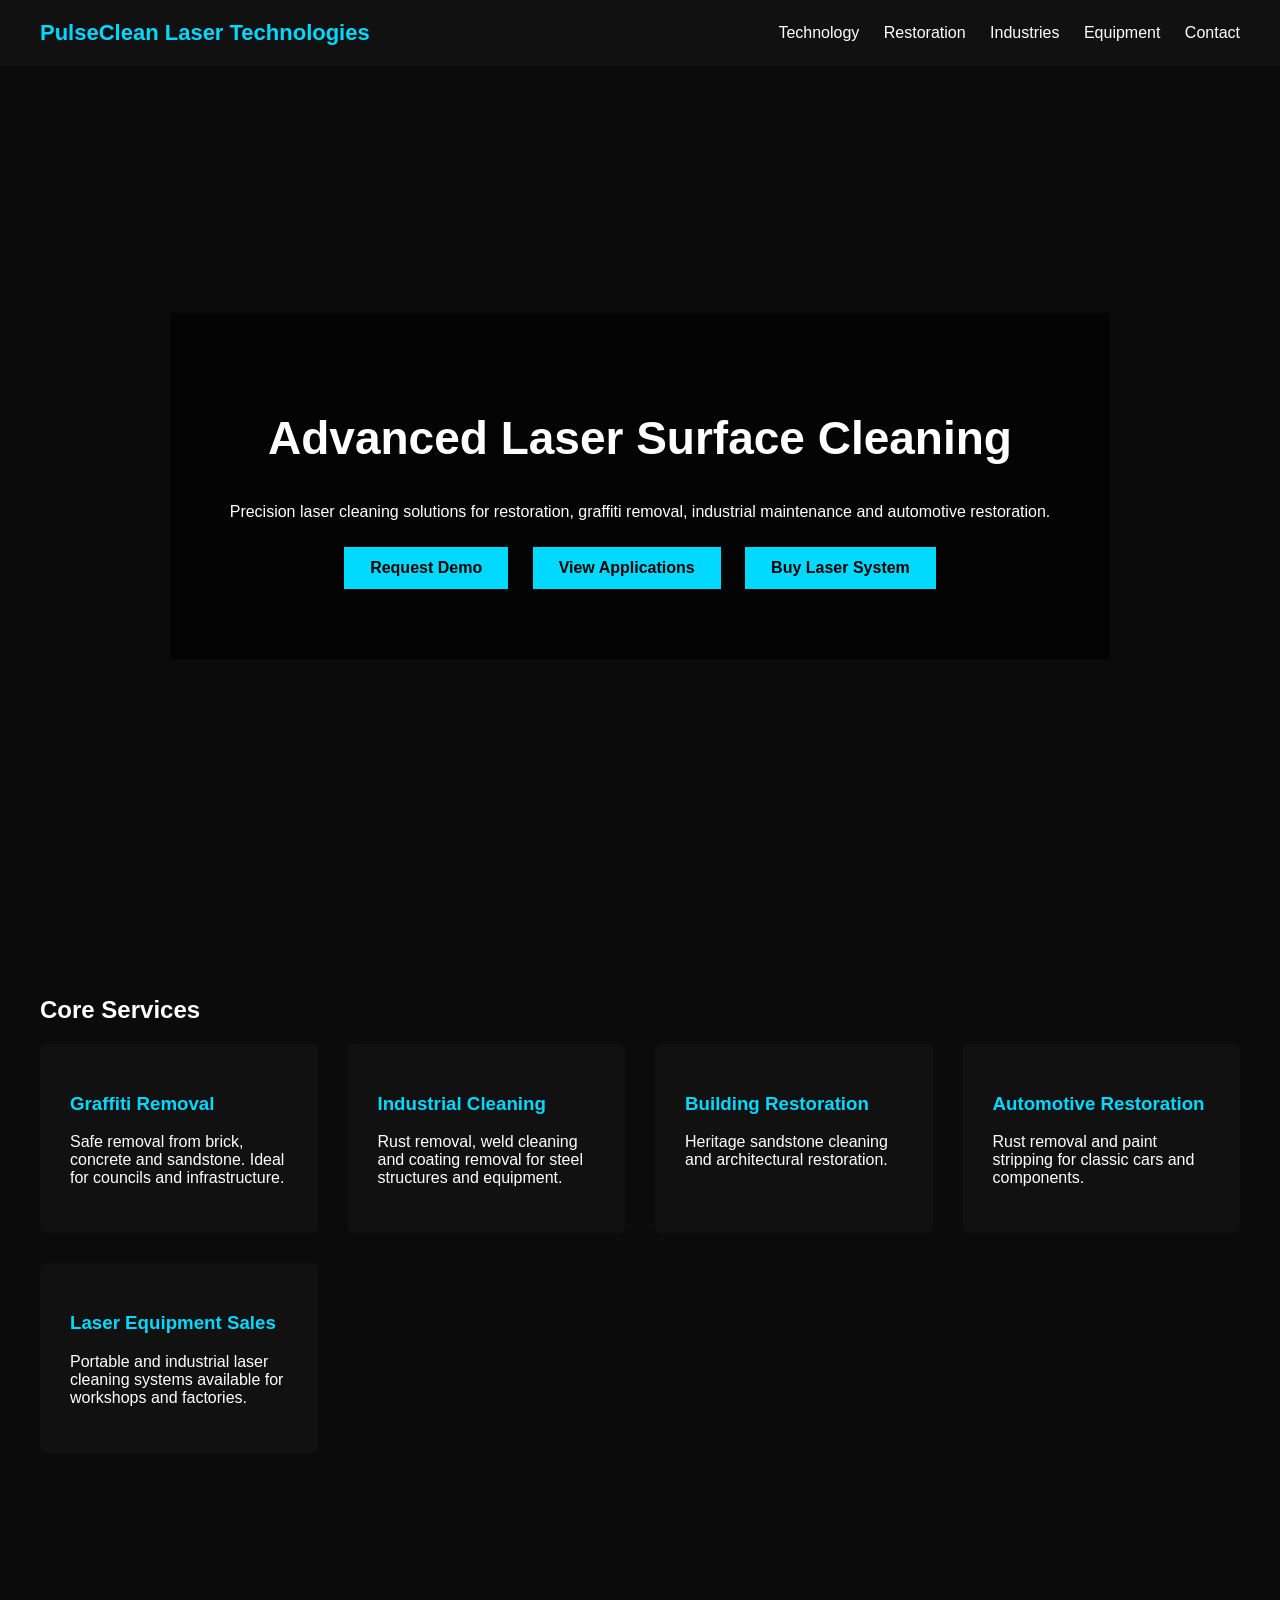
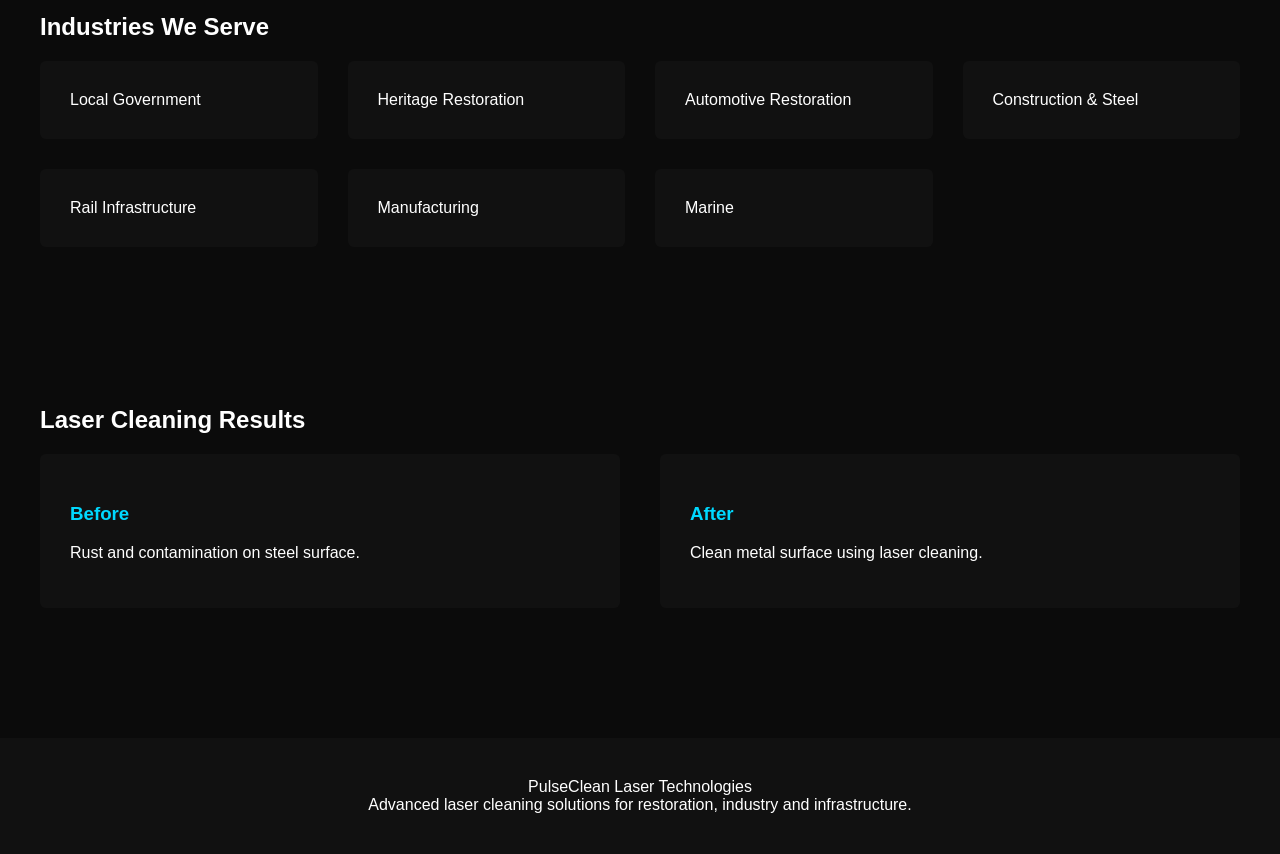
==== pulseclean-site/index.html @ 980d67cc "Add files via upload" ====
<!DOCTYPE html>
<html lang="en">
<head>

<meta charset="UTF-8">
<meta name="viewport" content="width=device-width, initial-scale=1">

<title>PulseClean Laser Technologies</title>

<link rel="stylesheet" href="style.css">

<style>

.hero{
height:600px;
background:url("https://images.unsplash.com/photo-1581091215367-59ab6d2ef8b1") center/cover;
display:flex;
align-items:center;
justify-content:center;
text-align:center;
}

.hero-overlay{
background:rgba(0,0,0,0.65);
padding:60px;
}

.cta-buttons a{
margin:10px;
}

.beforeafter{
display:grid;
grid-template-columns:1fr 1fr;
gap:40px;
}

</style>

</head>

<body>

<header>

<div class="logo">PulseClean Laser Technologies</div>

<nav>
<a href="technology.html">Technology</a>
<a href="restoration.html">Restoration</a>
<a href="industries.html">Industries</a>
<a href="equipment.html">Equipment</a>
<a href="contact.html">Contact</a>
</nav>

</header>

<section class="hero">

<div class="hero-overlay">

<h1>Advanced Laser Surface Cleaning</h1>

<p>
Precision laser cleaning solutions for restoration,
graffiti removal, industrial maintenance and automotive restoration.
</p>

<div class="cta-buttons">

<a class="button">Request Demo</a>

<a class="button">View Applications</a>

<a class="button">Buy Laser System</a>

</div>

</div>

</section>

<section class="section">

<h2>Core Services</h2>

<div class="grid">

<div class="card">
<h3>Graffiti Removal</h3>
<p>
Safe removal from brick, concrete and sandstone.
Ideal for councils and infrastructure.
</p>
</div>

<div class="card">
<h3>Industrial Cleaning</h3>
<p>
Rust removal, weld cleaning and coating removal for
steel structures and equipment.
</p>
</div>

<div class="card">
<h3>Building Restoration</h3>
<p>
Heritage sandstone cleaning and architectural restoration.
</p>
</div>

<div class="card">
<h3>Automotive Restoration</h3>
<p>
Rust removal and paint stripping for classic cars and components.
</p>
</div>

<div class="card">
<h3>Laser Equipment Sales</h3>
<p>
Portable and industrial laser cleaning systems available
for workshops and factories.
</p>
</div>

</div>

</section>

<section class="section">

<h2>Industries We Serve</h2>

<div class="grid">

<div class="card">Local Government</div>
<div class="card">Heritage Restoration</div>
<div class="card">Automotive Restoration</div>
<div class="card">Construction & Steel</div>
<div class="card">Rail Infrastructure</div>
<div class="card">Manufacturing</div>
<div class="card">Marine</div>

</div>

</section>

<section class="section">

<h2>Laser Cleaning Results</h2>

<div class="beforeafter">

<div class="card">

<h3>Before</h3>

<p>Rust and contamination on steel surface.</p>

</div>

<div class="card">

<h3>After</h3>

<p>Clean metal surface using laser cleaning.</p>

</div>

</div>

</section>

<footer>

PulseClean Laser Technologies

<br>

Advanced laser cleaning solutions for restoration,
industry and infrastructure.

</footer>

</body>
</html>
---- pulseclean-site/style.css ----
body{
margin:0;
font-family:Arial, Helvetica, sans-serif;
background:#0b0b0b;
color:white;
}

header{
background:#111;
padding:20px 40px;
display:flex;
justify-content:space-between;
align-items:center;
}

.logo{
font-size:22px;
font-weight:bold;
color:#00d9ff;
}

nav a{
color:white;
margin-left:20px;
text-decoration:none;
}

.hero{
padding:120px 40px;
text-align:center;
background:linear-gradient(#000,#111);
}

.hero h1{
font-size:46px;
}

.section{
padding:70px 40px;
}

.grid{
display:grid;
grid-template-columns:repeat(auto-fit,minmax(240px,1fr));
gap:30px;
}

.card{
background:#111;
padding:30px;
border-radius:6px;
}

.card h3{
color:#00d9ff;
}

.button{
display:inline-block;
margin-top:20px;
padding:12px 26px;
background:#00d9ff;
color:black;
text-decoration:none;
font-weight:bold;
}

footer{
background:#111;
padding:40px;
text-align:center;
margin-top:60px;
}
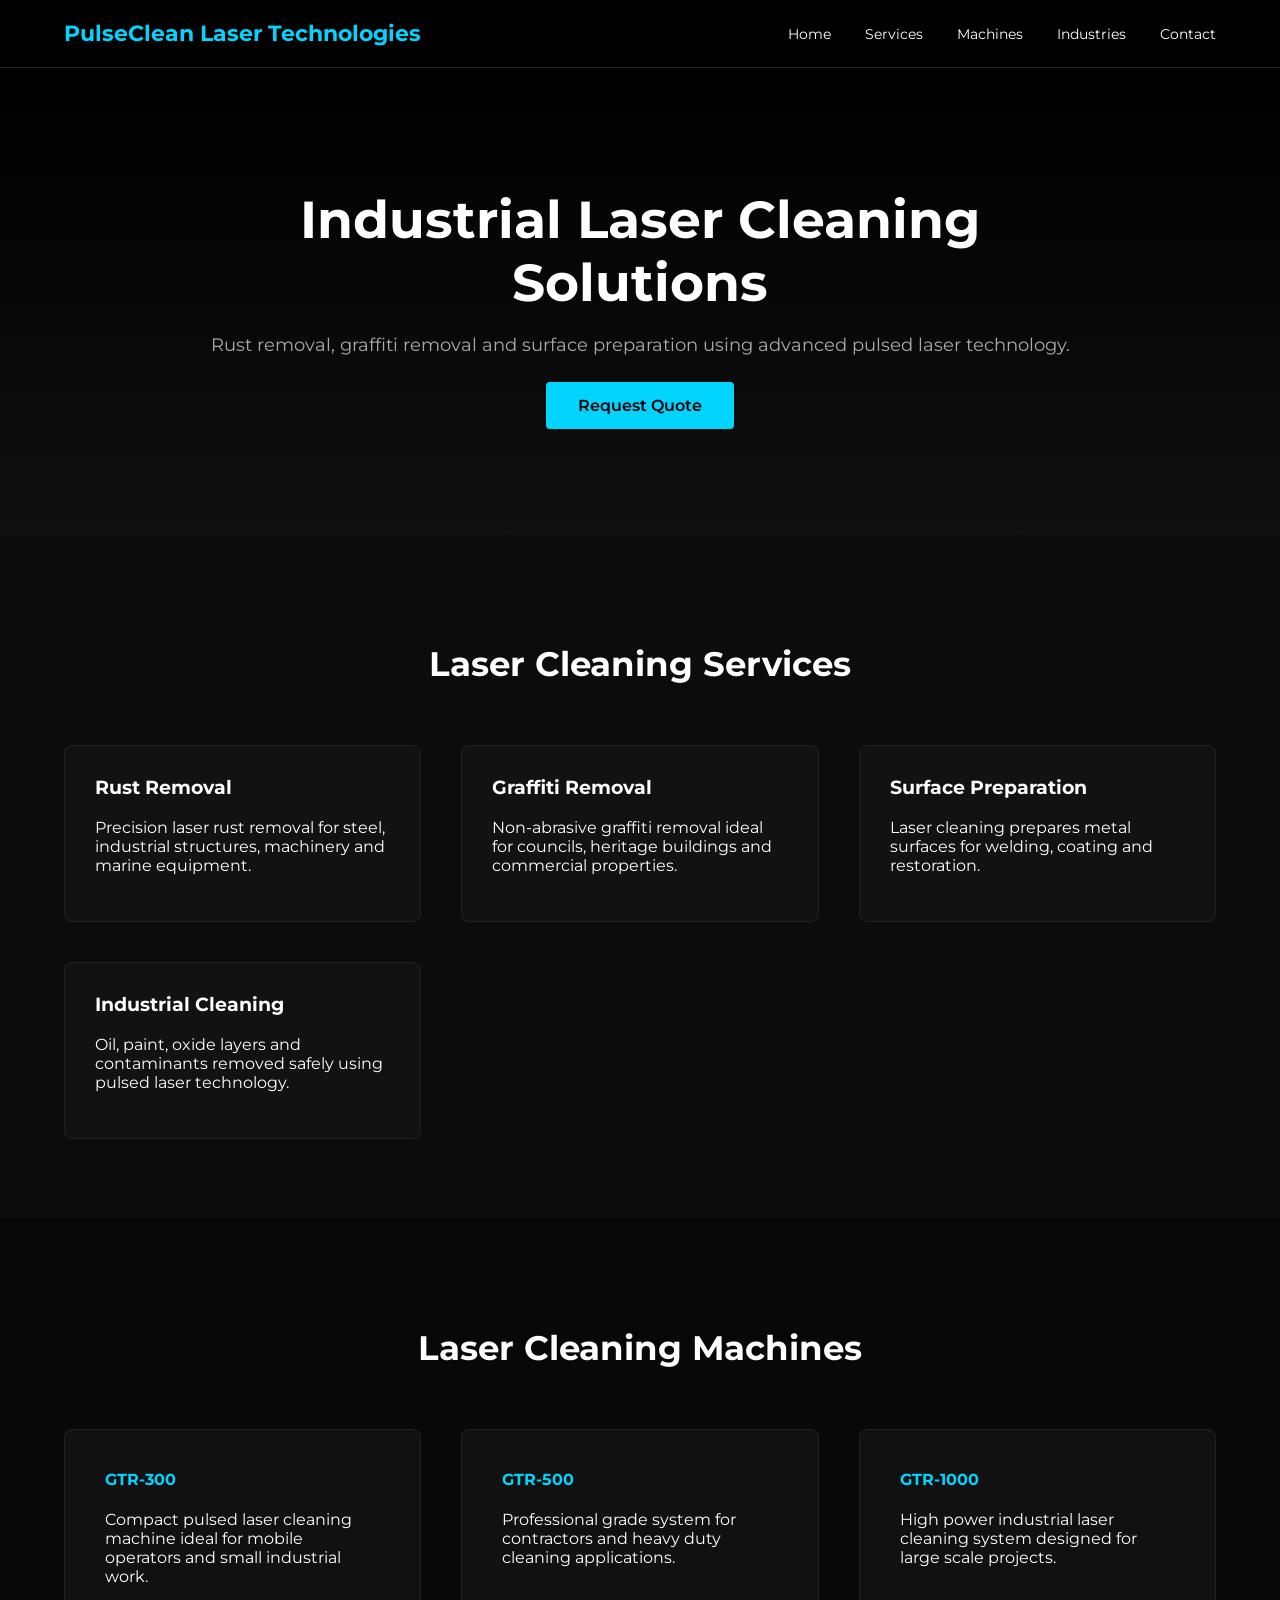
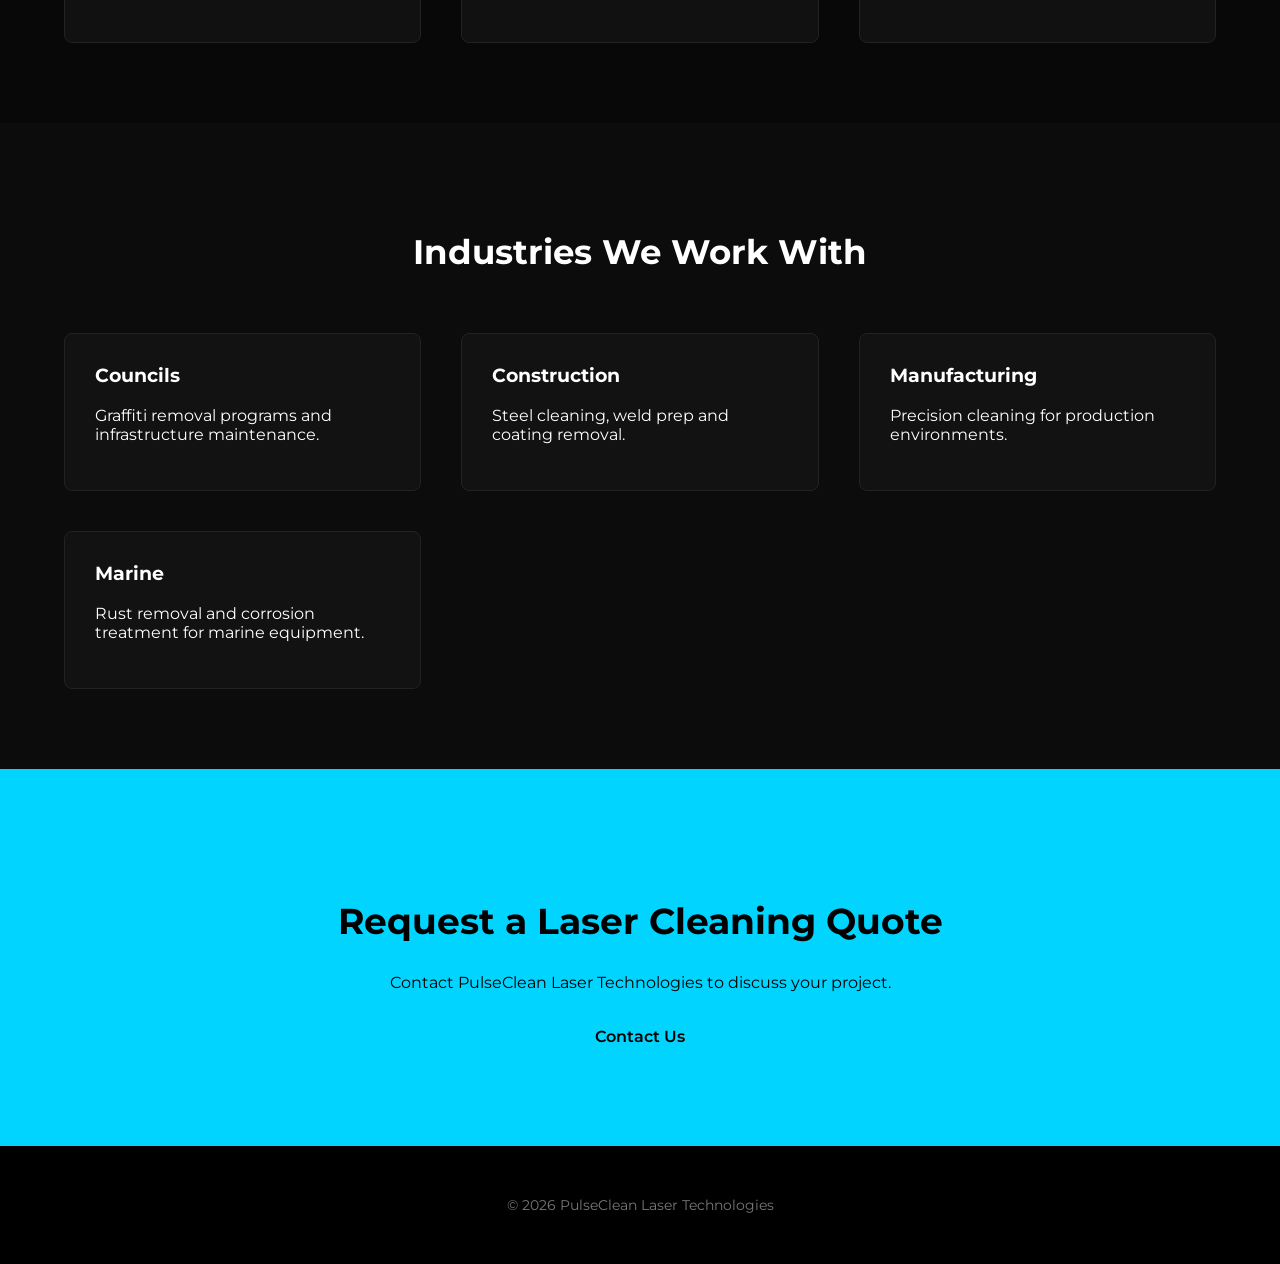
==== commit 477361aa: "Update index.html" ====
--- a/pulseclean-site/index.html
+++ b/pulseclean-site/index.html
@@ -3,38 +3,150 @@
 <head>
 
 <meta charset="UTF-8">
-<meta name="viewport" content="width=device-width, initial-scale=1">
-
-<title>PulseClean Laser Technologies</title>
-
-<link rel="stylesheet" href="style.css">
+<meta name="viewport" content="width=device-width, initial-scale=1.0">
+
+<title>PulseClean Laser Technologies | Industrial Laser Cleaning Australia</title>
+
+<meta name="description" content="PulseClean Laser Technologies provides industrial laser cleaning solutions across Australia. Rust removal, graffiti removal, surface preparation and laser cleaning machines.">
+
+<link rel="preconnect" href="https://fonts.googleapis.com">
+<link rel="preconnect" href="https://fonts.gstatic.com" crossorigin>
+
+<link href="https://fonts.googleapis.com/css2?family=Montserrat:wght@300;400;500;600;700&display=swap" rel="stylesheet">
 
 <style>
 
+body{
+margin:0;
+font-family:Montserrat, sans-serif;
+background:#0c0c0c;
+color:white;
+}
+
+.container{
+width:90%;
+max-width:1200px;
+margin:auto;
+}
+
+header{
+background:#000;
+border-bottom:1px solid #222;
+}
+
+.nav{
+display:flex;
+justify-content:space-between;
+align-items:center;
+padding:20px 0;
+}
+
+.logo{
+font-size:22px;
+font-weight:700;
+color:#00d4ff;
+}
+
+nav a{
+margin-left:30px;
+text-decoration:none;
+color:white;
+font-size:14px;
+}
+
 .hero{
-height:600px;
-background:url("https://images.unsplash.com/photo-1581091215367-59ab6d2ef8b1") center/cover;
-display:flex;
-align-items:center;
-justify-content:center;
+padding:120px 0;
+background:linear-gradient(180deg,#000,#0f0f0f);
 text-align:center;
 }
 
-.hero-overlay{
-background:rgba(0,0,0,0.65);
-padding:60px;
-}
-
-.cta-buttons a{
-margin:10px;
-}
-
-.beforeafter{
+.hero h1{
+font-size:52px;
+max-width:800px;
+margin:auto;
+}
+
+.hero p{
+margin-top:20px;
+font-size:18px;
+color:#aaa;
+}
+
+.cta{
+margin-top:40px;
+}
+
+.button{
+background:#00d4ff;
+padding:14px 32px;
+color:#000;
+font-weight:600;
+text-decoration:none;
+border-radius:4px;
+}
+
+section{
+padding:80px 0;
+}
+
+.section-title{
+text-align:center;
+font-size:34px;
+margin-bottom:60px;
+}
+
+.grid{
 display:grid;
-grid-template-columns:1fr 1fr;
+grid-template-columns:repeat(auto-fit,minmax(260px,1fr));
 gap:40px;
 }
 
+.card{
+background:#121212;
+padding:30px;
+border-radius:8px;
+border:1px solid #222;
+}
+
+.card h3{
+margin-top:0;
+}
+
+.machines{
+background:#080808;
+}
+
+.machine{
+background:#111;
+padding:40px;
+border-radius:8px;
+border:1px solid #222;
+}
+
+.machine h4{
+margin-top:0;
+color:#00d4ff;
+}
+
+.cta-section{
+background:#00d4ff;
+color:black;
+text-align:center;
+padding:100px 20px;
+}
+
+.cta-section h2{
+font-size:36px;
+}
+
+footer{
+background:#000;
+padding:50px 0;
+text-align:center;
+font-size:14px;
+color:#777;
+}
+
 </style>
 
 </head>
@@ -43,145 +155,209 @@
 
 <header>
 
+<div class="container nav">
+
 <div class="logo">PulseClean Laser Technologies</div>
 
 <nav>
-<a href="technology.html">Technology</a>
-<a href="restoration.html">Restoration</a>
-<a href="industries.html">Industries</a>
-<a href="equipment.html">Equipment</a>
-<a href="contact.html">Contact</a>
+
+<a href="#">Home</a>
+<a href="#">Services</a>
+<a href="#">Machines</a>
+<a href="#">Industries</a>
+<a href="#">Contact</a>
+
 </nav>
 
+</div>
+
 </header>
 
 <section class="hero">
 
-<div class="hero-overlay">
-
-<h1>Advanced Laser Surface Cleaning</h1>
-
-<p>
-Precision laser cleaning solutions for restoration,
-graffiti removal, industrial maintenance and automotive restoration.
-</p>
-
-<div class="cta-buttons">
-
-<a class="button">Request Demo</a>
-
-<a class="button">View Applications</a>
-
-<a class="button">Buy Laser System</a>
-
-</div>
-
-</div>
-
-</section>
-
-<section class="section">
-
-<h2>Core Services</h2>
+<div class="container">
+
+<h1>Industrial Laser Cleaning Solutions</h1>
+
+<p>
+Rust removal, graffiti removal and surface preparation using advanced pulsed laser technology.
+</p>
+
+<div class="cta">
+
+<a class="button" href="#">Request Quote</a>
+
+</div>
+
+</div>
+
+</section>
+
+<section>
+
+<div class="container">
+
+<h2 class="section-title">Laser Cleaning Services</h2>
 
 <div class="grid">
 
 <div class="card">
+
+<h3>Rust Removal</h3>
+
+<p>
+Precision laser rust removal for steel, industrial structures, machinery and marine equipment.
+</p>
+
+</div>
+
+<div class="card">
+
 <h3>Graffiti Removal</h3>
-<p>
-Safe removal from brick, concrete and sandstone.
-Ideal for councils and infrastructure.
-</p>
-</div>
-
-<div class="card">
+
+<p>
+Non-abrasive graffiti removal ideal for councils, heritage buildings and commercial properties.
+</p>
+
+</div>
+
+<div class="card">
+
+<h3>Surface Preparation</h3>
+
+<p>
+Laser cleaning prepares metal surfaces for welding, coating and restoration.
+</p>
+
+</div>
+
+<div class="card">
+
 <h3>Industrial Cleaning</h3>
-<p>
-Rust removal, weld cleaning and coating removal for
-steel structures and equipment.
-</p>
-</div>
-
-<div class="card">
-<h3>Building Restoration</h3>
-<p>
-Heritage sandstone cleaning and architectural restoration.
-</p>
-</div>
-
-<div class="card">
-<h3>Automotive Restoration</h3>
-<p>
-Rust removal and paint stripping for classic cars and components.
-</p>
-</div>
-
-<div class="card">
-<h3>Laser Equipment Sales</h3>
-<p>
-Portable and industrial laser cleaning systems available
-for workshops and factories.
-</p>
-</div>
-
-</div>
-
-</section>
-
-<section class="section">
-
-<h2>Industries We Serve</h2>
+
+<p>
+Oil, paint, oxide layers and contaminants removed safely using pulsed laser technology.
+</p>
+
+</div>
+
+</div>
+
+</div>
+
+</section>
+
+<section class="machines">
+
+<div class="container">
+
+<h2 class="section-title">Laser Cleaning Machines</h2>
 
 <div class="grid">
 
-<div class="card">Local Government</div>
-<div class="card">Heritage Restoration</div>
-<div class="card">Automotive Restoration</div>
-<div class="card">Construction & Steel</div>
-<div class="card">Rail Infrastructure</div>
-<div class="card">Manufacturing</div>
-<div class="card">Marine</div>
-
-</div>
-
-</section>
-
-<section class="section">
-
-<h2>Laser Cleaning Results</h2>
-
-<div class="beforeafter">
-
-<div class="card">
-
-<h3>Before</h3>
-
-<p>Rust and contamination on steel surface.</p>
-
-</div>
-
-<div class="card">
-
-<h3>After</h3>
-
-<p>Clean metal surface using laser cleaning.</p>
-
-</div>
-
-</div>
+<div class="machine">
+
+<h4>GTR-300</h4>
+
+<p>
+Compact pulsed laser cleaning machine ideal for mobile operators and small industrial work.
+</p>
+
+</div>
+
+<div class="machine">
+
+<h4>GTR-500</h4>
+
+<p>
+Professional grade system for contractors and heavy duty cleaning applications.
+</p>
+
+</div>
+
+<div class="machine">
+
+<h4>GTR-1000</h4>
+
+<p>
+High power industrial laser cleaning system designed for large scale projects.
+</p>
+
+</div>
+
+</div>
+
+</div>
+
+</section>
+
+<section>
+
+<div class="container">
+
+<h2 class="section-title">Industries We Work With</h2>
+
+<div class="grid">
+
+<div class="card">
+
+<h3>Councils</h3>
+
+<p>Graffiti removal programs and infrastructure maintenance.</p>
+
+</div>
+
+<div class="card">
+
+<h3>Construction</h3>
+
+<p>Steel cleaning, weld prep and coating removal.</p>
+
+</div>
+
+<div class="card">
+
+<h3>Manufacturing</h3>
+
+<p>Precision cleaning for production environments.</p>
+
+</div>
+
+<div class="card">
+
+<h3>Marine</h3>
+
+<p>Rust removal and corrosion treatment for marine equipment.</p>
+
+</div>
+
+</div>
+
+</div>
+
+</section>
+
+<section class="cta-section">
+
+<h2>Request a Laser Cleaning Quote</h2>
+
+<p>Contact PulseClean Laser Technologies to discuss your project.</p>
+
+<br>
+
+<a class="button" href="#">Contact Us</a>
 
 </section>
 
 <footer>
 
-PulseClean Laser Technologies
-
-<br>
-
-Advanced laser cleaning solutions for restoration,
-industry and infrastructure.
+<div class="container">
+
+© 2026 PulseClean Laser Technologies
+
+</div>
 
 </footer>
 
 </body>
-</html>+</html>
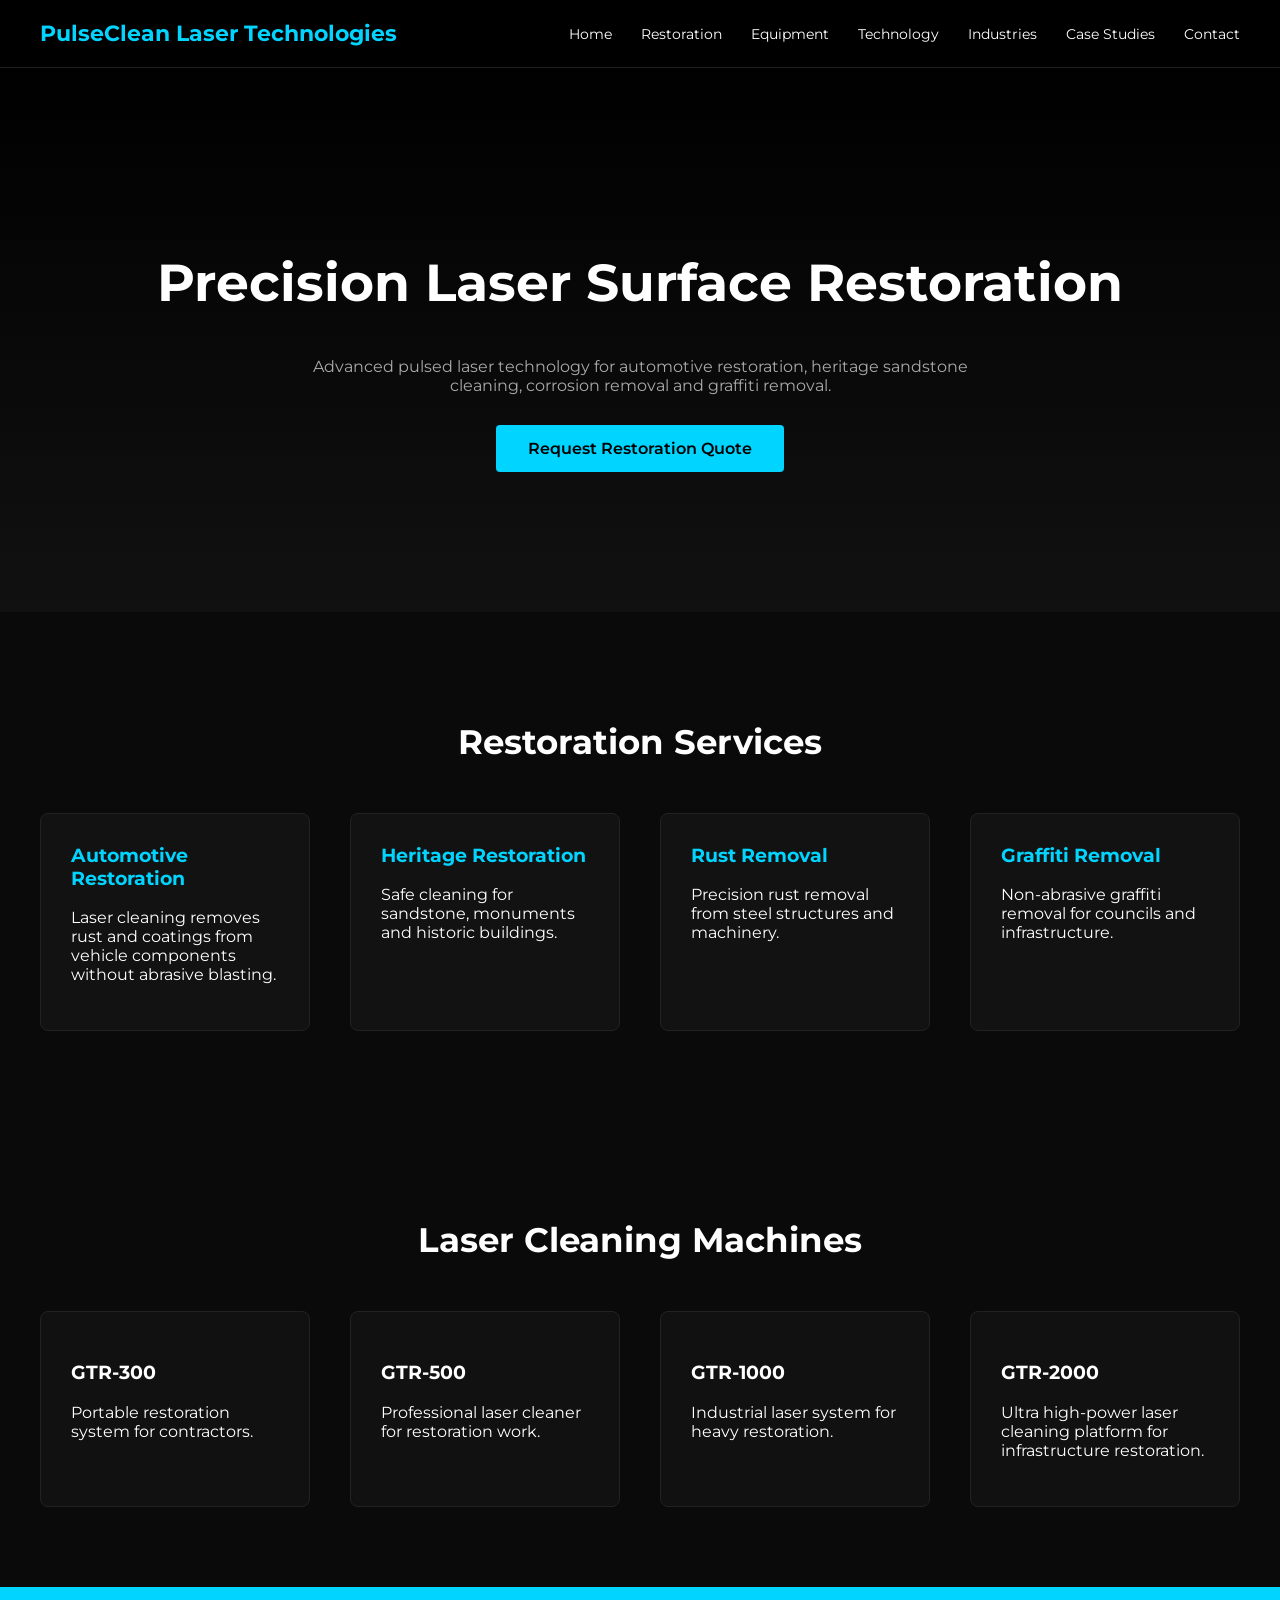
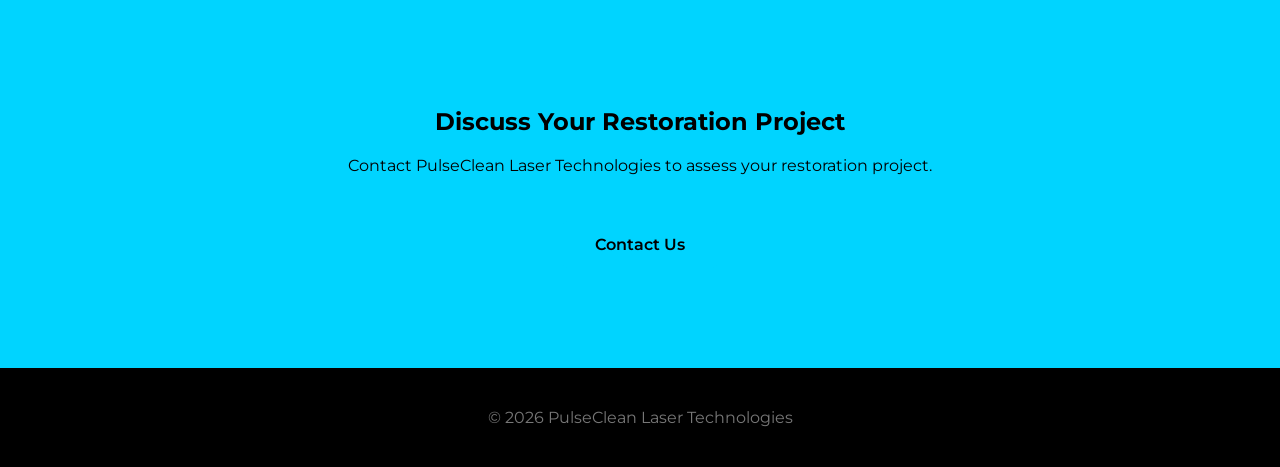
==== commit 65806368: "Update index.html" ====
--- a/pulseclean-site/index.html
+++ b/pulseclean-site/index.html
@@ -5,33 +5,30 @@
 <meta charset="UTF-8">
 <meta name="viewport" content="width=device-width, initial-scale=1.0">
 
-<title>PulseClean Laser Technologies | Industrial Laser Cleaning Australia</title>
-
-<meta name="description" content="PulseClean Laser Technologies provides industrial laser cleaning solutions across Australia. Rust removal, graffiti removal, surface preparation and laser cleaning machines.">
-
-<link rel="preconnect" href="https://fonts.googleapis.com">
-<link rel="preconnect" href="https://fonts.gstatic.com" crossorigin>
-
-<link href="https://fonts.googleapis.com/css2?family=Montserrat:wght@300;400;500;600;700&display=swap" rel="stylesheet">
+<title>PulseClean Laser Technologies | Laser Surface Restoration</title>
+
+<meta name="description" content="PulseClean Laser Technologies provides precision laser surface restoration including automotive restoration, sandstone cleaning, rust removal and graffiti removal.">
+
+<link href="https://fonts.googleapis.com/css2?family=Montserrat:wght@300;400;600;700&display=swap" rel="stylesheet">
 
 <style>
 
 body{
 margin:0;
 font-family:Montserrat, sans-serif;
-background:#0c0c0c;
+background:#0a0a0a;
 color:white;
 }
 
 .container{
-width:90%;
 max-width:1200px;
 margin:auto;
+padding:0 20px;
 }
 
 header{
 background:#000;
-border-bottom:1px solid #222;
+border-bottom:1px solid #1e1e1e;
 }
 
 .nav{
@@ -48,38 +45,35 @@
 }
 
 nav a{
-margin-left:30px;
+color:white;
 text-decoration:none;
-color:white;
+margin-left:25px;
 font-size:14px;
 }
 
 .hero{
-padding:120px 0;
-background:linear-gradient(180deg,#000,#0f0f0f);
-text-align:center;
+padding:140px 0;
+text-align:center;
+background:linear-gradient(#000,#111);
 }
 
 .hero h1{
 font-size:52px;
-max-width:800px;
+}
+
+.hero p{
+color:#aaa;
+max-width:700px;
 margin:auto;
-}
-
-.hero p{
 margin-top:20px;
-font-size:18px;
-color:#aaa;
-}
-
-.cta{
-margin-top:40px;
 }
 
 .button{
+display:inline-block;
 background:#00d4ff;
+color:black;
 padding:14px 32px;
-color:#000;
+margin-top:30px;
 font-weight:600;
 text-decoration:none;
 border-radius:4px;
@@ -92,7 +86,7 @@
 .section-title{
 text-align:center;
 font-size:34px;
-margin-bottom:60px;
+margin-bottom:50px;
 }
 
 .grid{
@@ -109,41 +103,28 @@
 }
 
 .card h3{
+color:#00d4ff;
 margin-top:0;
-}
-
-.machines{
-background:#080808;
 }
 
 .machine{
 background:#111;
-padding:40px;
+padding:30px;
 border-radius:8px;
 border:1px solid #222;
 }
 
-.machine h4{
-margin-top:0;
-color:#00d4ff;
-}
-
-.cta-section{
+.cta{
 background:#00d4ff;
 color:black;
 text-align:center;
 padding:100px 20px;
 }
 
-.cta-section h2{
-font-size:36px;
-}
-
 footer{
 background:#000;
-padding:50px 0;
-text-align:center;
-font-size:14px;
+padding:40px;
+text-align:center;
 color:#777;
 }
 
@@ -161,11 +142,13 @@
 
 <nav>
 
-<a href="#">Home</a>
-<a href="#">Services</a>
-<a href="#">Machines</a>
-<a href="#">Industries</a>
-<a href="#">Contact</a>
+<a href="index.html">Home</a>
+<a href="restoration.html">Restoration</a>
+<a href="equipment.html">Equipment</a>
+<a href="technology.html">Technology</a>
+<a href="industries.html">Industries</a>
+<a href="case-studies.html">Case Studies</a>
+<a href="contact.html">Contact</a>
 
 </nav>
 
@@ -175,17 +158,63 @@
 
 <section class="hero">
 
+<h1>Precision Laser Surface Restoration</h1>
+
+<p>
+Advanced pulsed laser technology for automotive restoration, heritage sandstone cleaning, corrosion removal and graffiti removal.
+</p>
+
+<a class="button" href="contact.html">Request Restoration Quote</a>
+
+</section>
+
+<section>
+
 <div class="container">
 
-<h1>Industrial Laser Cleaning Solutions</h1>
-
-<p>
-Rust removal, graffiti removal and surface preparation using advanced pulsed laser technology.
-</p>
-
-<div class="cta">
-
-<a class="button" href="#">Request Quote</a>
+<h2 class="section-title">Restoration Services</h2>
+
+<div class="grid">
+
+<div class="card">
+
+<h3>Automotive Restoration</h3>
+
+<p>
+Laser cleaning removes rust and coatings from vehicle components without abrasive blasting.
+</p>
+
+</div>
+
+<div class="card">
+
+<h3>Heritage Restoration</h3>
+
+<p>
+Safe cleaning for sandstone, monuments and historic buildings.
+</p>
+
+</div>
+
+<div class="card">
+
+<h3>Rust Removal</h3>
+
+<p>
+Precision rust removal from steel structures and machinery.
+</p>
+
+</div>
+
+<div class="card">
+
+<h3>Graffiti Removal</h3>
+
+<p>
+Non-abrasive graffiti removal for councils and infrastructure.
+</p>
+
+</div>
 
 </div>
 
@@ -197,165 +226,61 @@
 
 <div class="container">
 
-<h2 class="section-title">Laser Cleaning Services</h2>
+<h2 class="section-title">Laser Cleaning Machines</h2>
 
 <div class="grid">
 
-<div class="card">
-
-<h3>Rust Removal</h3>
-
-<p>
-Precision laser rust removal for steel, industrial structures, machinery and marine equipment.
-</p>
-
-</div>
-
-<div class="card">
-
-<h3>Graffiti Removal</h3>
-
-<p>
-Non-abrasive graffiti removal ideal for councils, heritage buildings and commercial properties.
-</p>
-
-</div>
-
-<div class="card">
-
-<h3>Surface Preparation</h3>
-
-<p>
-Laser cleaning prepares metal surfaces for welding, coating and restoration.
-</p>
-
-</div>
-
-<div class="card">
-
-<h3>Industrial Cleaning</h3>
-
-<p>
-Oil, paint, oxide layers and contaminants removed safely using pulsed laser technology.
-</p>
-
-</div>
-
-</div>
-
-</div>
-
-</section>
-
-<section class="machines">
-
-<div class="container">
-
-<h2 class="section-title">Laser Cleaning Machines</h2>
-
-<div class="grid">
-
-<div class="machine">
-
-<h4>GTR-300</h4>
-
-<p>
-Compact pulsed laser cleaning machine ideal for mobile operators and small industrial work.
-</p>
-
-</div>
-
-<div class="machine">
-
-<h4>GTR-500</h4>
-
-<p>
-Professional grade system for contractors and heavy duty cleaning applications.
-</p>
-
-</div>
-
-<div class="machine">
-
-<h4>GTR-1000</h4>
-
-<p>
-High power industrial laser cleaning system designed for large scale projects.
-</p>
-
-</div>
-
-</div>
-
-</div>
-
-</section>
-
-<section>
-
-<div class="container">
-
-<h2 class="section-title">Industries We Work With</h2>
-
-<div class="grid">
-
-<div class="card">
-
-<h3>Councils</h3>
-
-<p>Graffiti removal programs and infrastructure maintenance.</p>
-
-</div>
-
-<div class="card">
-
-<h3>Construction</h3>
-
-<p>Steel cleaning, weld prep and coating removal.</p>
-
-</div>
-
-<div class="card">
-
-<h3>Manufacturing</h3>
-
-<p>Precision cleaning for production environments.</p>
-
-</div>
-
-<div class="card">
-
-<h3>Marine</h3>
-
-<p>Rust removal and corrosion treatment for marine equipment.</p>
-
-</div>
-
-</div>
-
-</div>
-
-</section>
-
-<section class="cta-section">
-
-<h2>Request a Laser Cleaning Quote</h2>
-
-<p>Contact PulseClean Laser Technologies to discuss your project.</p>
-
-<br>
-
-<a class="button" href="#">Contact Us</a>
+<div class="machine">
+
+<h3>GTR-300</h3>
+
+<p>Portable restoration system for contractors.</p>
+
+</div>
+
+<div class="machine">
+
+<h3>GTR-500</h3>
+
+<p>Professional laser cleaner for restoration work.</p>
+
+</div>
+
+<div class="machine">
+
+<h3>GTR-1000</h3>
+
+<p>Industrial laser system for heavy restoration.</p>
+
+</div>
+
+<div class="machine">
+
+<h3>GTR-2000</h3>
+
+<p>Ultra high-power laser cleaning platform for infrastructure restoration.</p>
+
+</div>
+
+</div>
+
+</div>
+
+</section>
+
+<section class="cta">
+
+<h2>Discuss Your Restoration Project</h2>
+
+<p>Contact PulseClean Laser Technologies to assess your restoration project.</p>
+
+<a class="button" href="contact.html">Contact Us</a>
 
 </section>
 
 <footer>
 
-<div class="container">
-
 © 2026 PulseClean Laser Technologies
-
-</div>
 
 </footer>
 
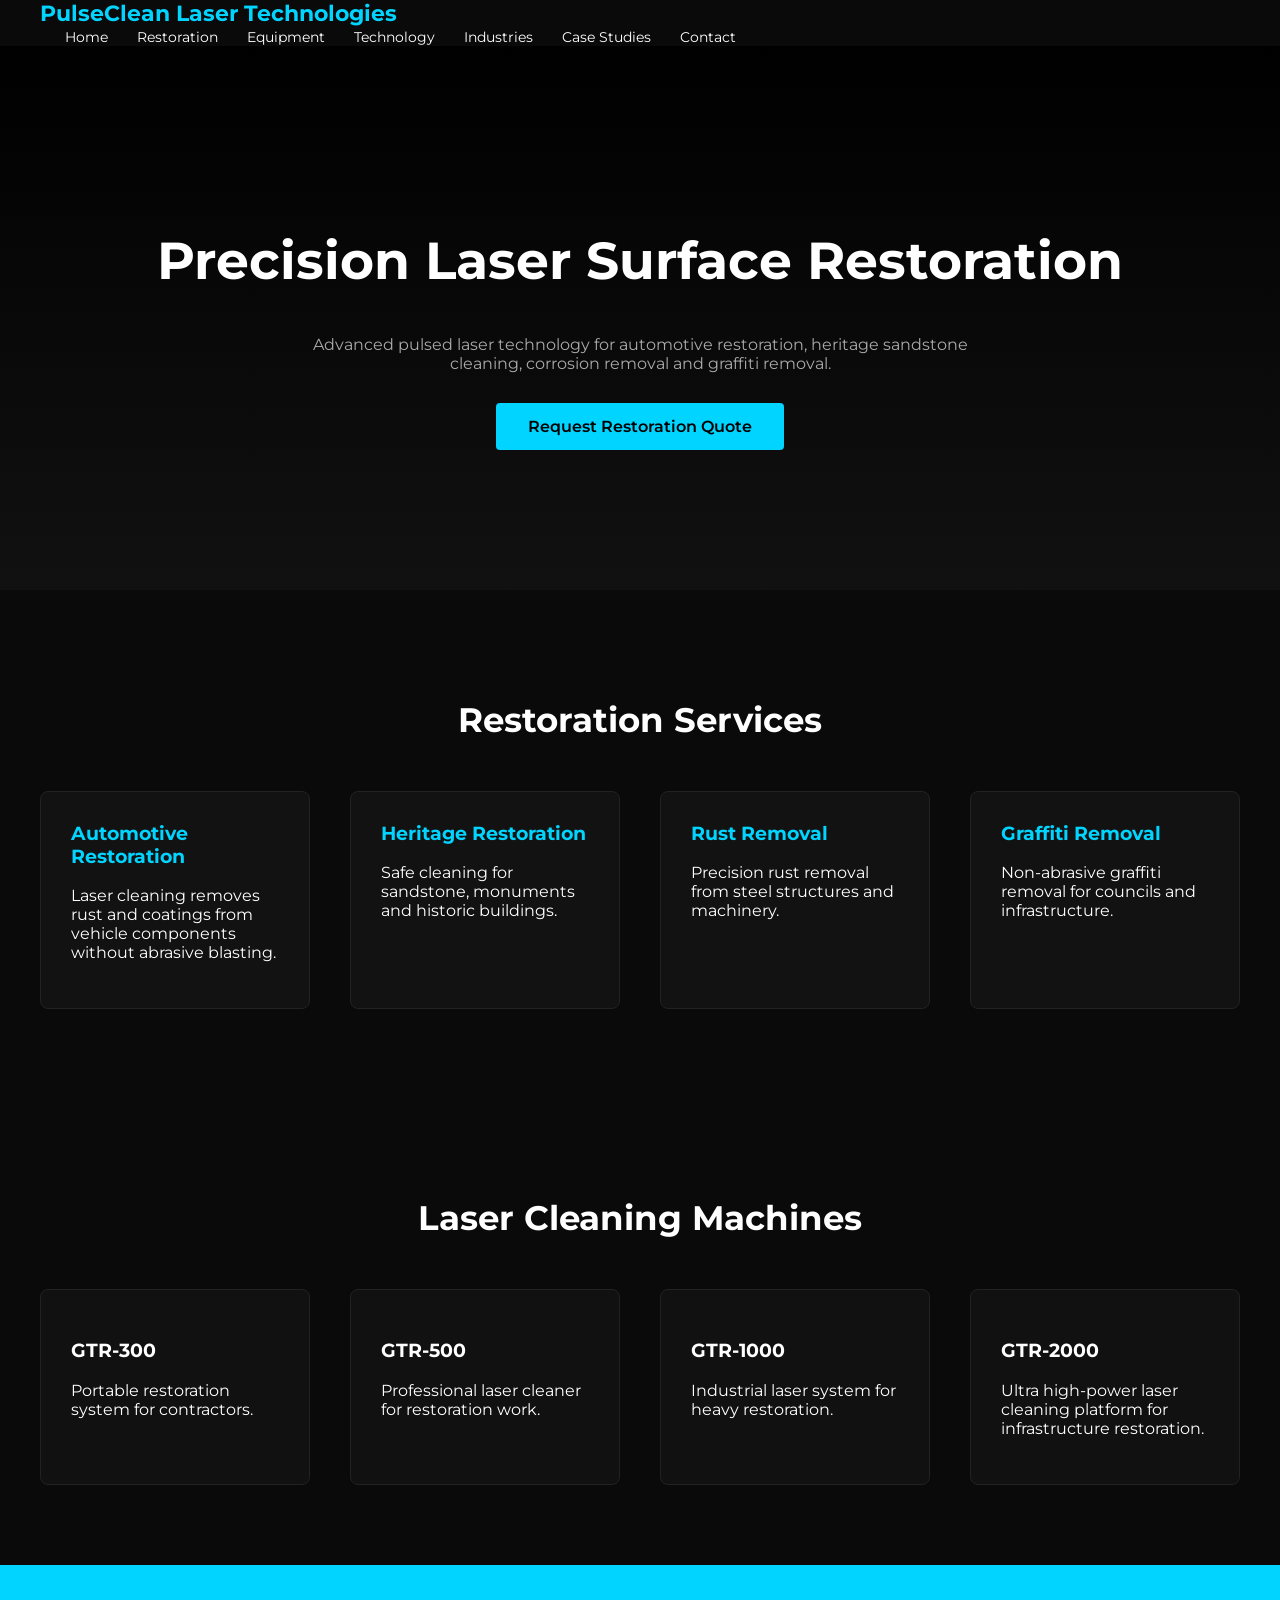
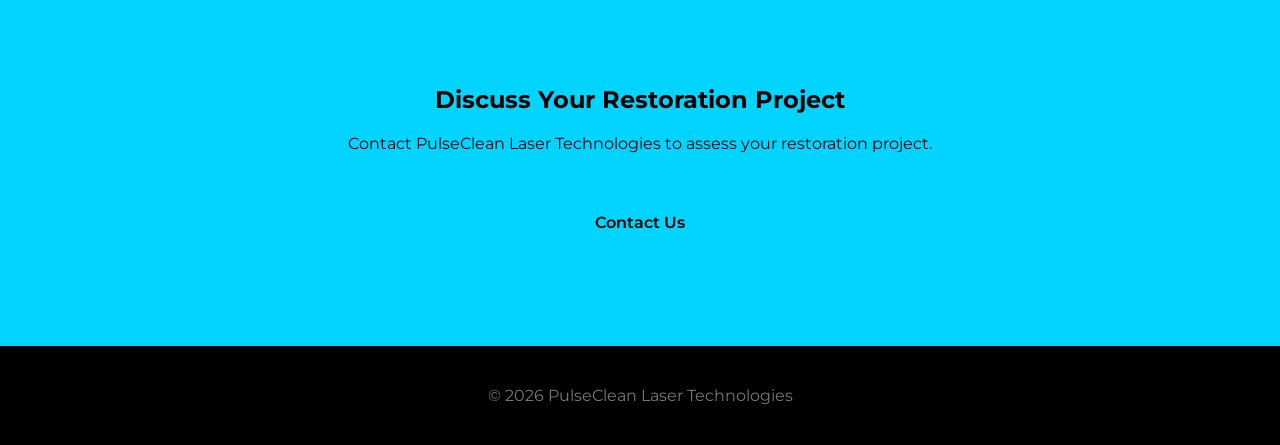
==== commit 46f7b718: "Update index.html" ====
--- a/pulseclean-site/index.html
+++ b/pulseclean-site/index.html
@@ -26,10 +26,26 @@
 padding:0 20px;
 }
 
-header{
-background:#000;
-border-bottom:1px solid #1e1e1e;
-}
+  <header class="site-header">
+  <div class="container header-inner">
+
+    <div class="logo">
+      <a href="index.html">
+        <img src="images/pulseclean-logo.png" alt="PulseClean Laser Technologies">
+      </a>
+    </div>
+
+    <nav class="main-nav">
+      <a href="index.html">Home</a>
+      <a href="restoration.html">Surface Restoration</a>
+      <a href="graffiti-removal-sydney.html">Graffiti Removal</a>
+      <a href="laser-rust-removal.html">Rust Removal</a>
+      <a href="equipment.html">Equipment</a>
+      <a href="contact.html" class="cta">Contact</a>
+    </nav>
+
+  </div>
+</header>
 
 .nav{
 display:flex;
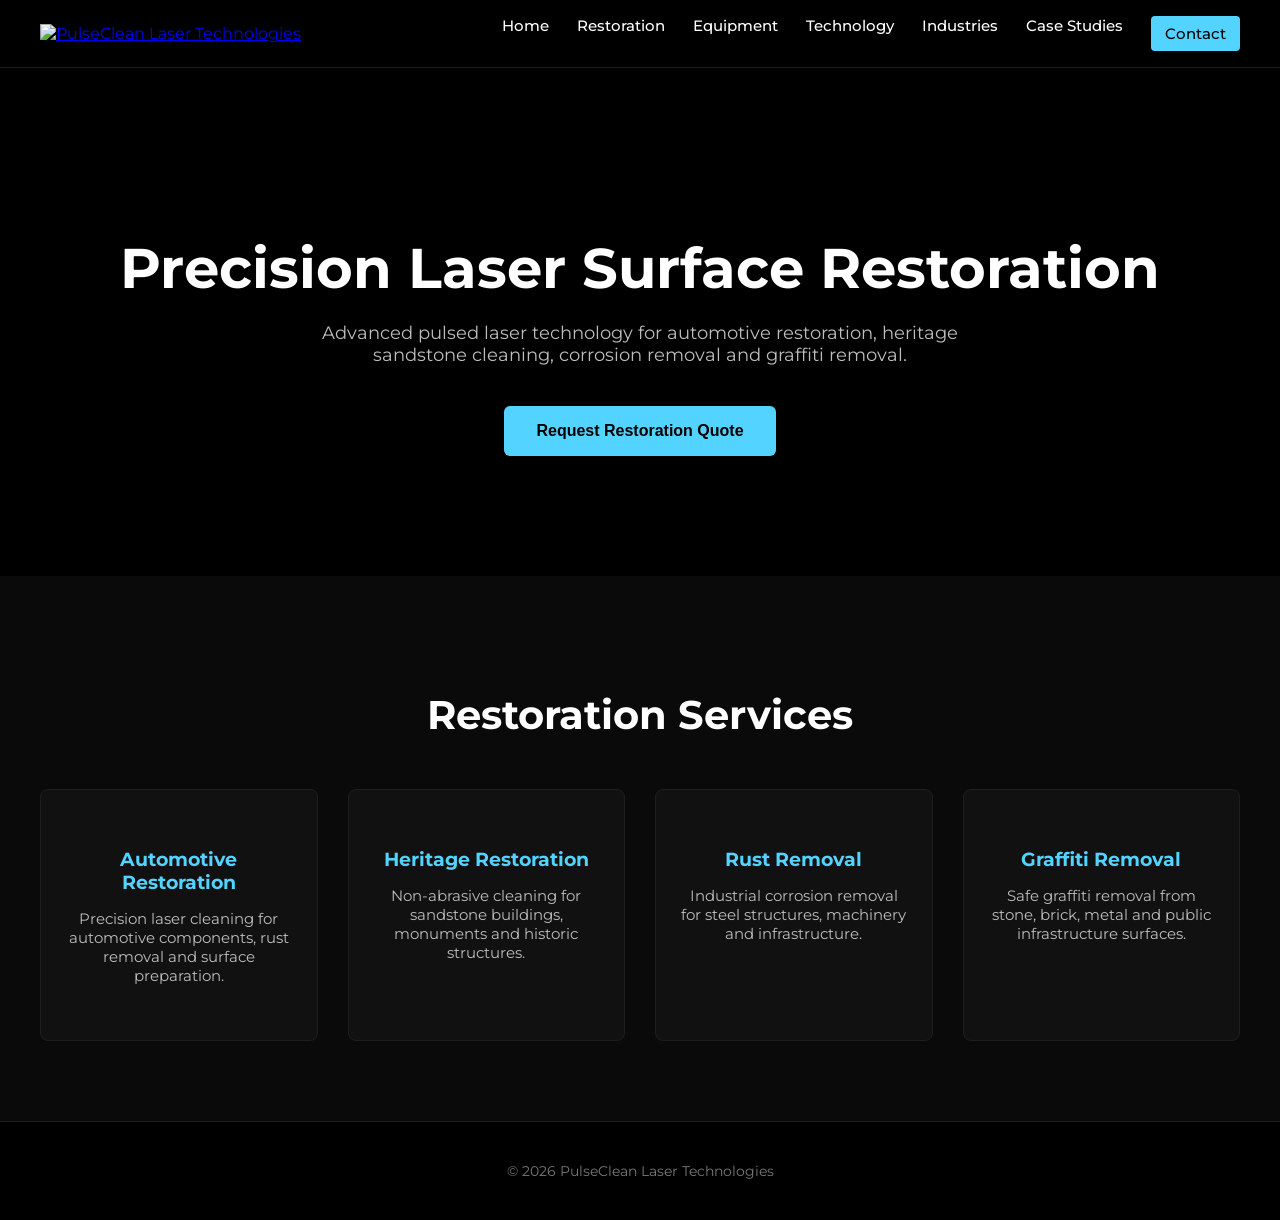
==== commit ef4fcadc: "Update index.html" ====
--- a/pulseclean-site/index.html
+++ b/pulseclean-site/index.html
@@ -7,9 +7,9 @@
 
 <title>PulseClean Laser Technologies | Laser Surface Restoration</title>
 
-<meta name="description" content="PulseClean Laser Technologies provides precision laser surface restoration including automotive restoration, sandstone cleaning, rust removal and graffiti removal.">
-
-<link href="https://fonts.googleapis.com/css2?family=Montserrat:wght@300;400;600;700&display=swap" rel="stylesheet">
+<meta name="description" content="PulseClean Laser Technologies provides precision laser surface restoration including automotive restoration, heritage sandstone cleaning, corrosion removal and graffiti removal.">
+
+<link href="https://fonts.googleapis.com/css2?family=Montserrat:wght@300;400;500;600;700&display=swap" rel="stylesheet">
 
 <style>
 
@@ -26,122 +26,124 @@
 padding:0 20px;
 }
 
-  <header class="site-header">
-  <div class="container header-inner">
-
-    <div class="logo">
-      <a href="index.html">
-        <img src="images/pulseclean-logo.png" alt="PulseClean Laser Technologies">
-      </a>
-    </div>
-
-    <nav class="main-nav">
-      <a href="index.html">Home</a>
-      <a href="restoration.html">Surface Restoration</a>
-      <a href="graffiti-removal-sydney.html">Graffiti Removal</a>
-      <a href="laser-rust-removal.html">Rust Removal</a>
-      <a href="equipment.html">Equipment</a>
-      <a href="contact.html" class="cta">Contact</a>
-    </nav>
-
-  </div>
-</header>
-
-.nav{
+/* Header */
+
+.site-header{
+background:#000;
+border-bottom:1px solid #1e1e1e;
+}
+
+.header-inner{
 display:flex;
+align-items:center;
 justify-content:space-between;
-align-items:center;
-padding:20px 0;
-}
-
-.logo{
-font-size:22px;
-font-weight:700;
-color:#00d4ff;
-}
-
-nav a{
+padding:16px 0;
+}
+
+.logo img{
+height:48px;
+}
+
+.main-nav{
+display:flex;
+gap:28px;
+}
+
+.main-nav a{
 color:white;
 text-decoration:none;
-margin-left:25px;
-font-size:14px;
-}
+font-weight:500;
+font-size:15px;
+}
+
+.main-nav a:hover{
+color:#53d3ff;
+}
+
+.main-nav .cta{
+background:#53d3ff;
+color:#000;
+padding:8px 14px;
+border-radius:4px;
+}
+
+/* Hero */
 
 .hero{
-padding:140px 0;
 text-align:center;
-background:linear-gradient(#000,#111);
+padding:120px 20px;
+background:#000;
 }
 
 .hero h1{
-font-size:52px;
+font-size:56px;
+font-weight:700;
+margin-bottom:20px;
 }
 
 .hero p{
-color:#aaa;
 max-width:700px;
 margin:auto;
-margin-top:20px;
-}
-
-.button{
-display:inline-block;
-background:#00d4ff;
-color:black;
-padding:14px 32px;
-margin-top:30px;
+font-size:18px;
+color:#bdbdbd;
+margin-bottom:40px;
+}
+
+.hero button{
+background:#53d3ff;
+border:none;
+padding:16px 32px;
+font-size:16px;
 font-weight:600;
-text-decoration:none;
-border-radius:4px;
-}
-
-section{
-padding:80px 0;
-}
-
-.section-title{
+border-radius:6px;
+cursor:pointer;
+}
+
+/* Services */
+
+.services{
+padding:80px 20px;
+background:#0a0a0a;
 text-align:center;
-font-size:34px;
+}
+
+.services h2{
+font-size:40px;
 margin-bottom:50px;
 }
 
-.grid{
+.service-grid{
 display:grid;
-grid-template-columns:repeat(auto-fit,minmax(260px,1fr));
-gap:40px;
-}
-
-.card{
-background:#121212;
-padding:30px;
+grid-template-columns:repeat(auto-fit,minmax(250px,1fr));
+gap:30px;
+}
+
+.service-card{
+background:#111;
+padding:40px 25px;
 border-radius:8px;
-border:1px solid #222;
-}
-
-.card h3{
-color:#00d4ff;
-margin-top:0;
-}
-
-.machine{
-background:#111;
-padding:30px;
-border-radius:8px;
-border:1px solid #222;
-}
-
-.cta{
-background:#00d4ff;
-color:black;
+border:1px solid #1e1e1e;
+}
+
+.service-card h3{
+color:#53d3ff;
+margin-bottom:10px;
+}
+
+.service-card p{
+color:#bdbdbd;
+font-size:15px;
+}
+
+/* Footer */
+
+footer{
+padding:40px 20px;
 text-align:center;
-padding:100px 20px;
-}
-
-footer{
 background:#000;
-padding:40px;
-text-align:center;
+border-top:1px solid #1e1e1e;
 color:#777;
+font-size:14px;
 }
 
 </style>
@@ -150,26 +152,26 @@
 
 <body>
 
-<header>
-
-<div class="container nav">
-
-<div class="logo">PulseClean Laser Technologies</div>
-
-<nav>
-
+<header class="site-header">
+<div class="container header-inner">
+
+<div class="logo">
+<a href="index.html">
+<img src="images/pulseclean-logo.png" alt="PulseClean Laser Technologies">
+</a>
+</div>
+
+<nav class="main-nav">
 <a href="index.html">Home</a>
 <a href="restoration.html">Restoration</a>
 <a href="equipment.html">Equipment</a>
 <a href="technology.html">Technology</a>
 <a href="industries.html">Industries</a>
 <a href="case-studies.html">Case Studies</a>
-<a href="contact.html">Contact</a>
-
+<a href="contact.html" class="cta">Contact</a>
 </nav>
 
 </div>
-
 </header>
 
 <section class="hero">
@@ -177,120 +179,47 @@
 <h1>Precision Laser Surface Restoration</h1>
 
 <p>
-Advanced pulsed laser technology for automotive restoration, heritage sandstone cleaning, corrosion removal and graffiti removal.
+Advanced pulsed laser technology for automotive restoration, heritage sandstone cleaning,
+corrosion removal and graffiti removal.
 </p>
 
-<a class="button" href="contact.html">Request Restoration Quote</a>
+<button onclick="location.href='contact.html'">
+Request Restoration Quote
+</button>
 
 </section>
 
-<section>
+<section class="services">
 
 <div class="container">
 
-<h2 class="section-title">Restoration Services</h2>
-
-<div class="grid">
-
-<div class="card">
-
+<h2>Restoration Services</h2>
+
+<div class="service-grid">
+
+<div class="service-card">
 <h3>Automotive Restoration</h3>
-
-<p>
-Laser cleaning removes rust and coatings from vehicle components without abrasive blasting.
-</p>
-
-</div>
-
-<div class="card">
-
+<p>Precision laser cleaning for automotive components, rust removal and surface preparation.</p>
+</div>
+
+<div class="service-card">
 <h3>Heritage Restoration</h3>
-
-<p>
-Safe cleaning for sandstone, monuments and historic buildings.
-</p>
-
-</div>
-
-<div class="card">
-
+<p>Non-abrasive cleaning for sandstone buildings, monuments and historic structures.</p>
+</div>
+
+<div class="service-card">
 <h3>Rust Removal</h3>
-
-<p>
-Precision rust removal from steel structures and machinery.
-</p>
-
-</div>
-
-<div class="card">
-
+<p>Industrial corrosion removal for steel structures, machinery and infrastructure.</p>
+</div>
+
+<div class="service-card">
 <h3>Graffiti Removal</h3>
-
-<p>
-Non-abrasive graffiti removal for councils and infrastructure.
-</p>
-
-</div>
-
-</div>
-
-</div>
-
-</section>
-
-<section>
-
-<div class="container">
-
-<h2 class="section-title">Laser Cleaning Machines</h2>
-
-<div class="grid">
-
-<div class="machine">
-
-<h3>GTR-300</h3>
-
-<p>Portable restoration system for contractors.</p>
-
-</div>
-
-<div class="machine">
-
-<h3>GTR-500</h3>
-
-<p>Professional laser cleaner for restoration work.</p>
-
-</div>
-
-<div class="machine">
-
-<h3>GTR-1000</h3>
-
-<p>Industrial laser system for heavy restoration.</p>
-
-</div>
-
-<div class="machine">
-
-<h3>GTR-2000</h3>
-
-<p>Ultra high-power laser cleaning platform for infrastructure restoration.</p>
-
-</div>
-
-</div>
-
-</div>
-
-</section>
-
-<section class="cta">
-
-<h2>Discuss Your Restoration Project</h2>
-
-<p>Contact PulseClean Laser Technologies to assess your restoration project.</p>
-
-<a class="button" href="contact.html">Contact Us</a>
+<p>Safe graffiti removal from stone, brick, metal and public infrastructure surfaces.</p>
+</div>
+
+</div>
+
+</div>
 
 </section>
 
